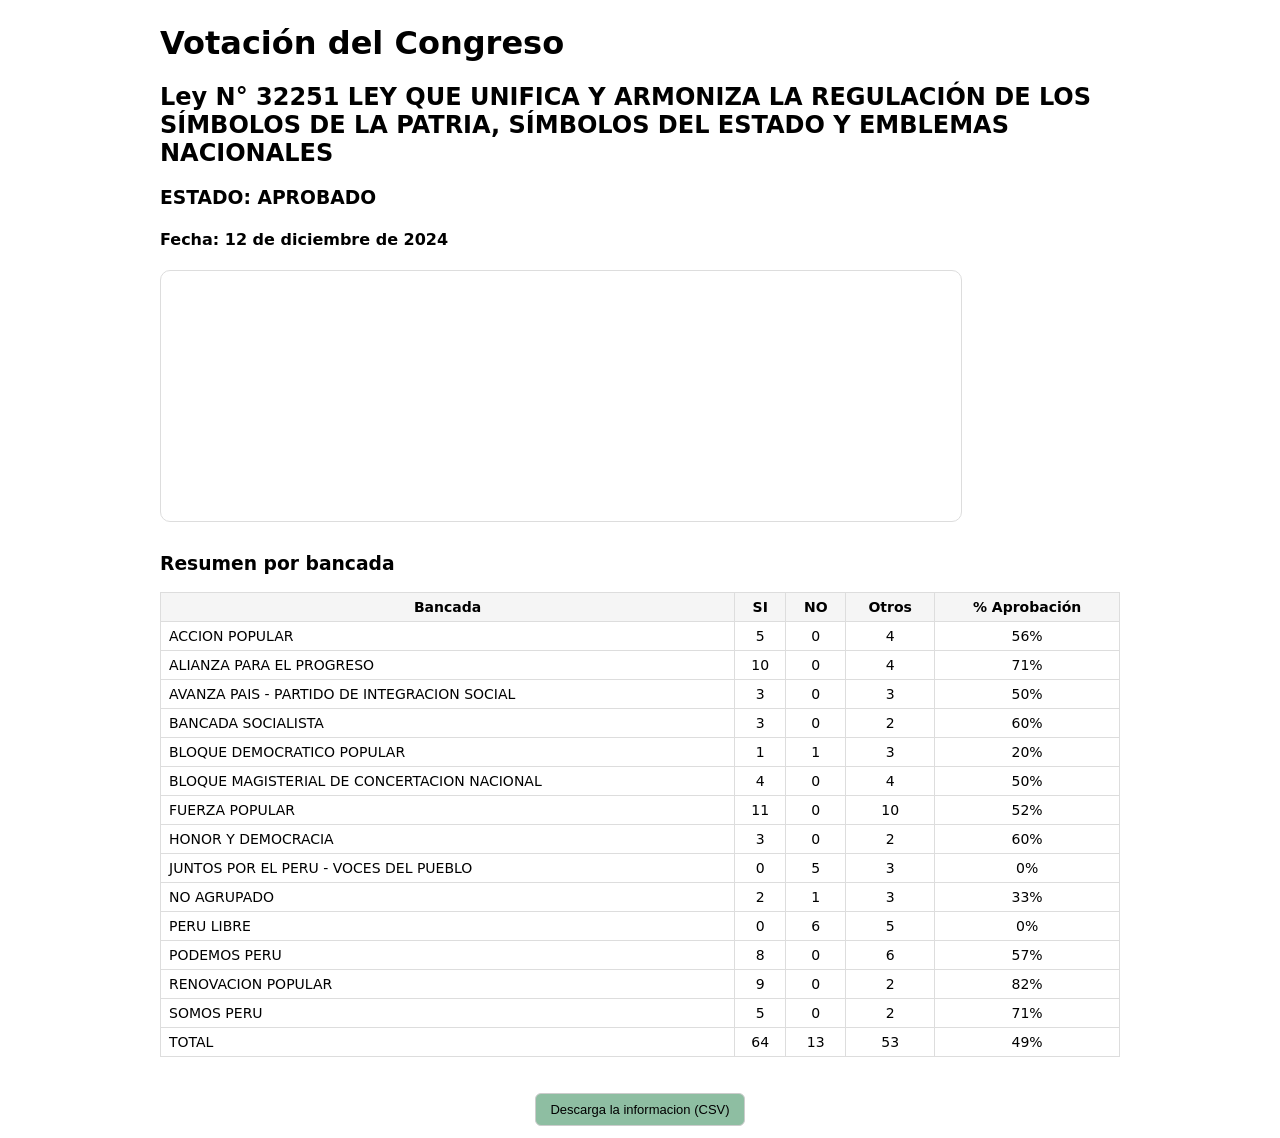
==== frontend/index.html @ 6cef236e "front-end-v0" ====
<!DOCTYPE html>
<html lang="en">
<head>
  <meta charset="UTF-8" />
  <title>Congress Votes</title>
  <link rel="stylesheet" href="./styles.css" />
  <script src="https://d3js.org/d3.v7.min.js"></script>
</head>
<body>
  <main class="container">
    <h1>Votación del Congreso</h1>
    <h2> Ley N° 32251 LEY QUE UNIFICA Y ARMONIZA LA REGULACIÓN DE LOS SÍMBOLOS DE LA PATRIA, SÍMBOLOS DEL ESTADO Y EMBLEMAS NACIONALES </h2>
    <h3>ESTADO: APROBADO</h3>
    <h4> Fecha: 12 de diciembre de 2024</h3>
  
    <svg id="chart" width="800" height="250"></svg>
  
    <div id="legend"></div>
     
    <h3>Resumen por bancada</h3>
    <table id="bancada-table">
      <thead>
        <tr>
          <th>Bancada</th>
          <th>SI</th>
          <th>NO</th>
          <th>Otros</th>
          <th>% Aprobación</th>
        </tr>
      </thead>
      <tbody></tbody>
    </table>
  </main>




  <div class="actions">
    <button id="download-csv">Descarga la informacion (CSV)</button>
  </div>


  <script src="./script.js"></script>
  <script src="./script_table.js"></script>
  <script src="./script_download.js"></script>

</body>
</html>
---- frontend/styles.css ----
body {
  margin: 0;
  font-family: system-ui, -apple-system, Segoe UI, Roboto, sans-serif;
  background: #fff;
}

.container {
  max-width: 960px;
  margin: 24px auto;
  padding: 0 16px;
}

#chart {
  display: block;
  border: 1px solid #ddd;
  border-radius: 10px;
  background: #fff;
}

.seat {
  stroke: #333;
  stroke-width: 0.7;
}

/*LEGEND*/

#legend {
  margin-top: 12px;
  display: grid;
  grid-template-columns: repeat(auto-fill, minmax(240px, 1fr));
  gap: 6px 12px;
  font-size: 13px;
}

.legend-item {
  display: flex;
  align-items: center;
  gap: 8px;
}

.legend-swatch {
  width: 12px;
  height: 12px;
  border-radius: 999px;   /* círculo */
  border: 1px solid #333; /* para que se vea */
  display: inline-block;  /* IMPORTANTÍSIMO */
  flex: 0 0 12px;         /* evita que colapse */
}



/*PARA LA TABLA*/


#bancada-table {
  margin-top: 16px;
  border-collapse: collapse;
  width: 100%;
  font-size: 14px;
}

#bancada-table th,
#bancada-table td {
  border: 1px solid #ddd;
  padding: 6px 8px;
  text-align: center;
}

#bancada-table th {
  background: #f5f5f5;
  font-weight: 600;
}

#bancada-table td:first-child {
  text-align: left;
  font-weight: 500;
}



/*TOOLTIP*/

.tooltip {
  position: absolute;
  pointer-events: none;
  background: rgba(20, 20, 20, 0.95);
  color: #fff;
  padding: 8px 10px;
  border-radius: 8px;
  font-size: 12px;
  line-height: 1.25;
  max-width: 260px;
  box-shadow: 0 8px 24px rgba(0,0,0,0.25);
  opacity: 0;
  transform: translateY(-4px);
}



/*center button*/

.actions {
  display: flex;
  justify-content: center;   /* center | flex-end | flex-start */
}


/*Dowload button*/


#download-csv {
  margin: 12px 0;
  padding: 8px 14px;
  font-size: 13px;
  border-radius: 6px;
  border: 1px solid #ccc;
  background: #177a407c;
  cursor: pointer;
  alignment-baseline: center;

}

#download-csv:hover {
  background: #f5f5f5;
}
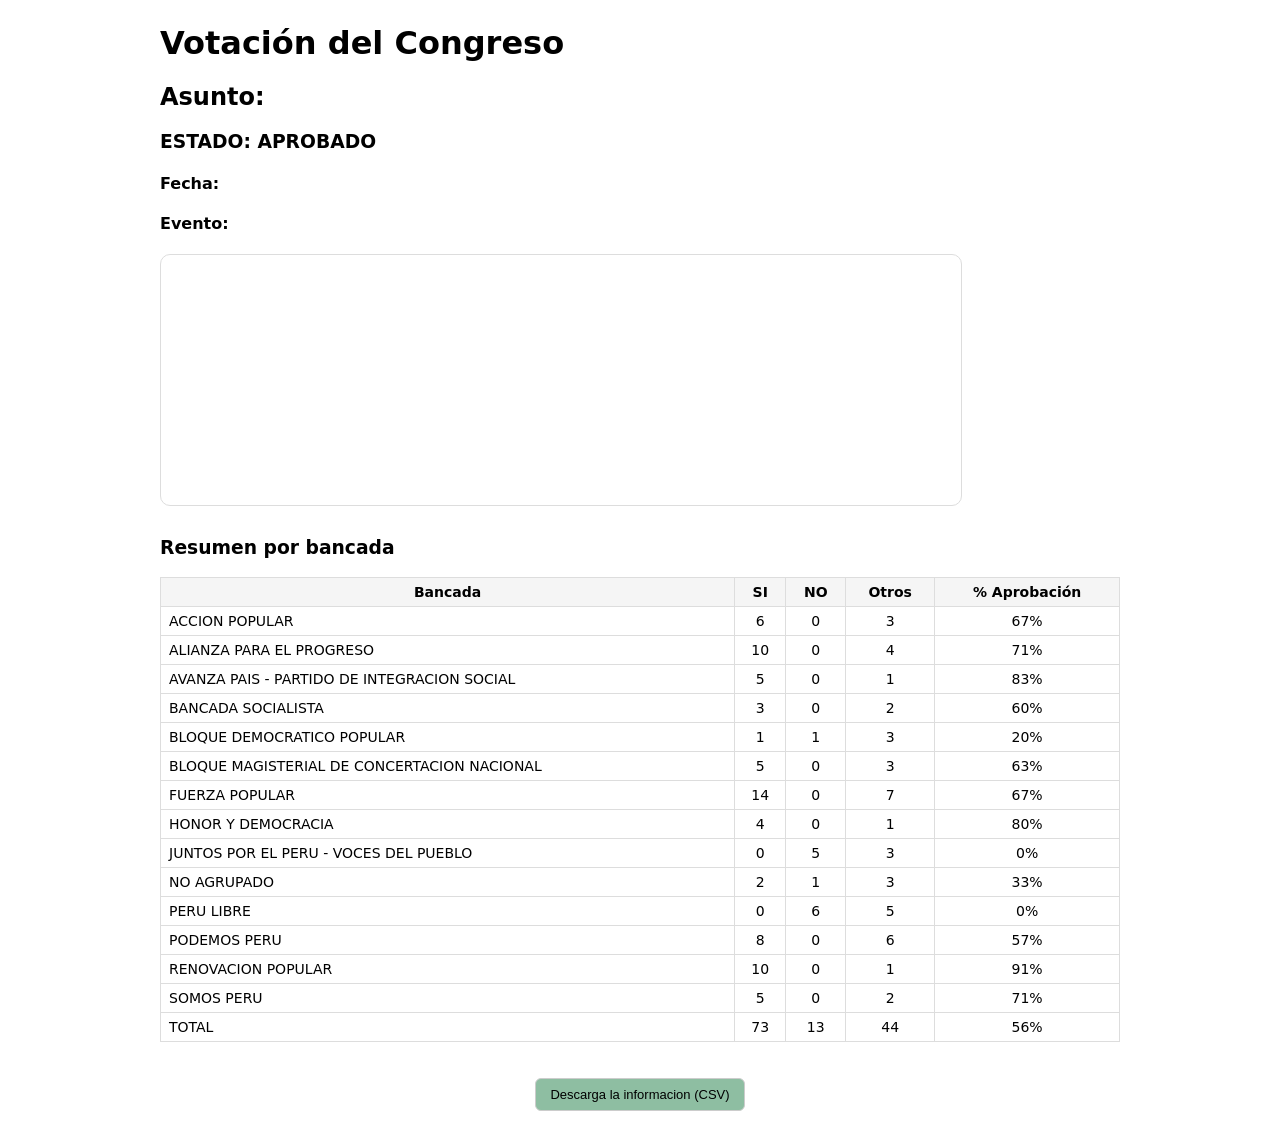
==== commit 058d685b: "Version function v0" ====
--- a/frontend/index.html
+++ b/frontend/index.html
@@ -9,9 +9,10 @@
 <body>
   <main class="container">
     <h1>Votación del Congreso</h1>
-    <h2> Ley N° 32251 LEY QUE UNIFICA Y ARMONIZA LA REGULACIÓN DE LOS SÍMBOLOS DE LA PATRIA, SÍMBOLOS DEL ESTADO Y EMBLEMAS NACIONALES </h2>
+    <h2> Asunto: <span id="titulo"></span></h2>
     <h3>ESTADO: APROBADO</h3>
-    <h4> Fecha: 12 de diciembre de 2024</h3>
+    <h4> Fecha: <span id="fecha"></span></h4>
+    <h4> Evento: <span id="evento"></span></h4>
   
     <svg id="chart" width="800" height="250"></svg>
   
@@ -40,7 +41,8 @@
   </div>
 
 
-  <script src="./script.js"></script>
+  <script src="./script_header.js?v=1"></script>
+  <script src="./script.js?v=2"></script>
   <script src="./script_table.js"></script>
   <script src="./script_download.js"></script>
 
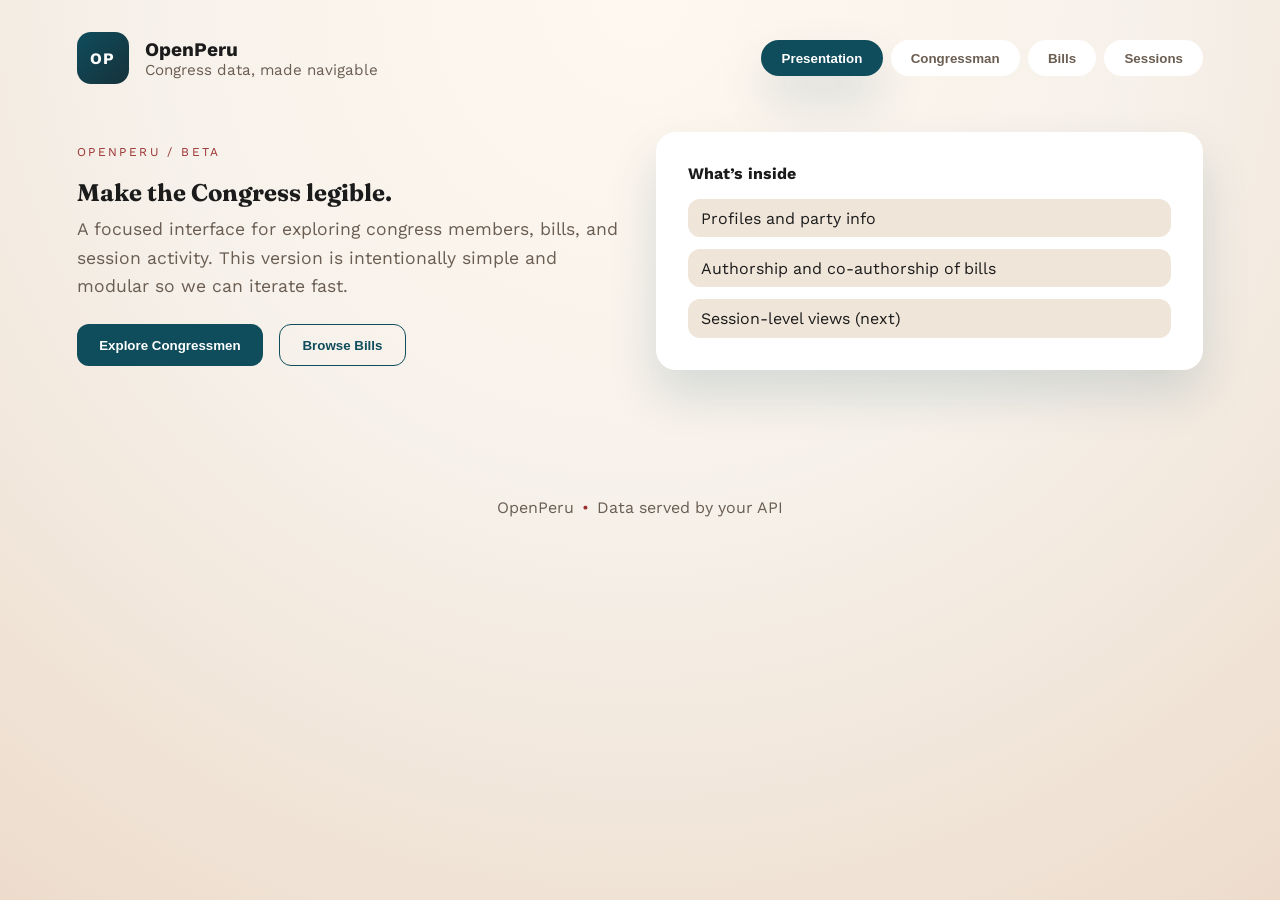
==== commit 0ec48a8c: "web version" ====
--- a/frontend/index.html
+++ b/frontend/index.html
@@ -1,51 +1,140 @@
-<!DOCTYPE html>
+﻿<!DOCTYPE html>
 <html lang="en">
 <head>
   <meta charset="UTF-8" />
-  <title>Congress Votes</title>
+  <meta name="viewport" content="width=device-width, initial-scale=1" />
+  <title>OpenPeru</title>
   <link rel="stylesheet" href="./styles.css" />
-  <script src="https://d3js.org/d3.v7.min.js"></script>
 </head>
 <body>
+  <header class="site-header">
+    <div class="brand">
+      <div class="brand-mark">OP</div>
+      <div class="brand-text">
+        <div class="brand-title">OpenPeru</div>
+        <div class="brand-subtitle">Congress data, made navigable</div>
+      </div>
+    </div>
+    <nav class="tabs" aria-label="Primary">
+      <button class="tab active" data-tab="splash" type="button">Presentation</button>
+      <button class="tab" data-tab="congressman" type="button">Congressman</button>
+      <button class="tab" data-tab="bills" type="button">Bills</button>
+      <button class="tab" data-tab="sessions" type="button">Sessions</button>
+    </nav>
+  </header>
+
   <main class="container">
-    <h1>Votación del Congreso</h1>
-    <h2> Asunto: <span id="titulo"></span></h2>
-    <h3>ESTADO: APROBADO</h3>
-    <h4> Fecha: <span id="fecha"></span></h4>
-    <h4> Evento: <span id="evento"></span></h4>
-  
-    <svg id="chart" width="800" height="250"></svg>
-  
-    <div id="legend"></div>
-     
-    <h3>Resumen por bancada</h3>
-    <table id="bancada-table">
-      <thead>
-        <tr>
-          <th>Bancada</th>
-          <th>SI</th>
-          <th>NO</th>
-          <th>Otros</th>
-          <th>% Aprobación</th>
-        </tr>
-      </thead>
-      <tbody></tbody>
-    </table>
+    <section id="tab-splash" class="tab-panel active" role="tabpanel">
+      <div class="splash">
+        <div class="splash-text">
+          <p class="eyebrow">OpenPeru / Beta</p>
+          <h1>Make the Congress legible.</h1>
+          <p class="lead">
+            A focused interface for exploring congress members, bills, and session activity.
+            This version is intentionally simple and modular so we can iterate fast.
+          </p>
+          <div class="splash-actions">
+            <button class="primary" data-tab-jump="congressman" type="button">Explore Congressmen</button>
+            <button class="ghost" data-tab-jump="bills" type="button">Browse Bills</button>
+          </div>
+        </div>
+        <div class="splash-card">
+          <div class="card-title">What’s inside</div>
+          <ul class="card-list">
+            <li>Profiles and party info</li>
+            <li>Authorship and co-authorship of bills</li>
+            <li>Session-level views (next)</li>
+          </ul>
+        </div>
+      </div>
+    </section>
+
+    <section id="tab-congressman" class="tab-panel" role="tabpanel">
+      <div class="panel-header">
+        <div>
+          <h2>Congressman</h2>
+          <p>Select a congressman to view profile and authored bills.</p>
+        </div>
+        <div class="api-pill">API: <span id="api-base">/api</span></div>
+      </div>
+
+      <div class="panel">
+        <div class="field">
+          <label for="congressman-select">Select congressman</label>
+          <div class="input-row">
+            <select id="congressman-select"></select>
+            <button id="congressman-go" type="button">Load</button>
+          </div>
+          <div id="api-status" class="api-status"></div>
+        </div>
+
+        <div class="details-grid">
+          <div class="details-card" id="congressman-details">
+            <div class="empty-state">Select a congressman to see details.</div>
+          </div>
+          <div class="photo-card" id="congressman-photo">
+            <div class="photo-frame">
+              <img id="photo-img" alt="" />
+              <div class="photo-fallback">Photo</div>
+            </div>
+          </div>
+        </div>
+
+        <div class="bills-section">
+          <div class="section-title">Bills (author or co-author)</div>
+          <div id="bills-table" class="table-wrap">
+            <div class="empty-state">Select a congressman to list their bills.</div>
+          </div>
+        </div>
+      </div>
+    </section>
+
+    <section id="tab-bills" class="tab-panel" role="tabpanel">
+      <div class="panel">
+        <h2>Bills</h2>
+        <p>Select a law to see its summary and legislative steps.</p>
+
+        <div class="field">
+          <label for="bill-search">Search law (ley)</label>
+          <div class="input-row autocomplete">
+            <input id="bill-search" type="text" placeholder="Type a law name or number" autocomplete="off" />
+            <button id="bill-go" type="button">Load</button>
+            <div id="bill-suggest" class="suggestions" role="listbox"></div>
+          </div>
+          <div id="bill-status" class="api-status"></div>
+        </div>
+
+        <div class="summary-card">
+          <div class="summary-title">Summary</div>
+          <p id="bill-summary" class="summary-text">
+            Lorem ipsum dolor sit amet, consectetur adipiscing elit. Sed do eiusmod tempor incididunt
+            ut labore et dolore magna aliqua.
+          </p>
+        </div>
+
+        <div class="steps-section">
+          <div class="section-title">Steps</div>
+          <div id="bill-steps" class="timeline">
+            <div class="empty-state">Select a law to see its steps.</div>
+          </div>
+        </div>
+      </div>
+    </section>
+
+    <section id="tab-sessions" class="tab-panel" role="tabpanel">
+      <div class="panel">
+        <h2>Sessions</h2>
+        <p>This tab is ready for the next iteration.</p>
+      </div>
+    </section>
   </main>
 
+  <footer class="site-footer">
+    <span>OpenPeru</span>
+    <span class="dot">•</span>
+    <span>Data served by your API</span>
+  </footer>
 
-
-
-  <div class="actions">
-    <button id="download-csv">Descarga la informacion (CSV)</button>
-  </div>
-
-
-  <script src="./script_header.js?v=1"></script>
-  <script src="./script.js?v=2"></script>
-  <script src="./script_table.js"></script>
-  <script src="./script_download.js"></script>
-
+  <script src="./app.js"></script>
 </body>
 </html>
-
--- a/frontend/styles.css
+++ b/frontend/styles.css
@@ -1,125 +1,484 @@
+﻿@import url('https://fonts.googleapis.com/css2?family=Fraunces:wght@400;600;700&family=Work+Sans:wght@300;400;500;600&display=swap');
+
+:root {
+  --bg: #f6f1ea;
+  --bg-alt: #efe5d9;
+  --ink: #1b1b1b;
+  --muted: #6a5d52;
+  --accent: #0f4c5c;
+  --accent-2: #9a2f2f;
+  --card: #ffffff;
+  --line: rgba(27, 27, 27, 0.12);
+  --shadow: 0 24px 48px rgba(15, 76, 92, 0.15);
+}
+
+* {
+  box-sizing: border-box;
+}
+
 body {
   margin: 0;
-  font-family: system-ui, -apple-system, Segoe UI, Roboto, sans-serif;
+  font-family: "Work Sans", sans-serif;
+  color: var(--ink);
+  background: radial-gradient(circle at top, #fff8f0 0%, var(--bg) 45%, #eddccc 100%);
+  min-height: 100vh;
+}
+
+h1, h2, h3 {
+  font-family: "Fraunces", serif;
+  margin: 0 0 0.5rem 0;
+}
+
+p {
+  margin: 0.5rem 0;
+  color: var(--muted);
+  line-height: 1.6;
+}
+
+.site-header {
+  display: flex;
+  flex-wrap: wrap;
+  align-items: center;
+  justify-content: space-between;
+  gap: 1.5rem;
+  padding: 2rem 6vw 1rem;
+}
+
+.brand {
+  display: flex;
+  align-items: center;
+  gap: 1rem;
+}
+
+.brand-mark {
+  width: 52px;
+  height: 52px;
+  border-radius: 14px;
+  background: linear-gradient(135deg, var(--accent) 0%, #16323b 100%);
+  color: #fff;
+  display: grid;
+  place-items: center;
+  font-weight: 700;
+  letter-spacing: 0.08em;
+}
+
+.brand-title {
+  font-weight: 700;
+  font-size: 1.2rem;
+}
+
+.brand-subtitle {
+  color: var(--muted);
+  font-size: 0.95rem;
+}
+
+.tabs {
+  display: flex;
+  gap: 0.5rem;
+  flex-wrap: wrap;
+}
+
+.tab {
+  border: 1px solid transparent;
+  border-radius: 999px;
+  padding: 0.6rem 1.2rem;
   background: #fff;
+  color: var(--muted);
+  font-weight: 600;
+  cursor: pointer;
+  transition: all 0.2s ease;
+}
+
+.tab.active {
+  background: var(--accent);
+  color: #fff;
+  box-shadow: var(--shadow);
 }
 
 .container {
-  max-width: 960px;
-  margin: 24px auto;
-  padding: 0 16px;
-}
-
-#chart {
+  padding: 0 6vw 3rem;
+}
+
+.tab-panel {
+  display: none;
+  animation: fadeIn 0.35s ease;
+}
+
+.tab-panel.active {
   display: block;
-  border: 1px solid #ddd;
-  border-radius: 10px;
+}
+
+.splash {
+  display: grid;
+  grid-template-columns: repeat(auto-fit, minmax(280px, 1fr));
+  gap: 2rem;
+  align-items: center;
+  padding: 2rem 0 3rem;
+}
+
+.eyebrow {
+  text-transform: uppercase;
+  letter-spacing: 0.2em;
+  font-size: 0.75rem;
+  margin-bottom: 1rem;
+  color: var(--accent-2);
+}
+
+.lead {
+  font-size: 1.1rem;
+}
+
+.splash-actions {
+  display: flex;
+  gap: 1rem;
+  flex-wrap: wrap;
+  margin-top: 1.5rem;
+}
+
+.primary, .ghost {
+  border: none;
+  padding: 0.8rem 1.4rem;
+  border-radius: 12px;
+  font-weight: 600;
+  cursor: pointer;
+}
+
+.primary {
+  background: var(--accent);
+  color: #fff;
+}
+
+.ghost {
+  background: transparent;
+  border: 1px solid var(--accent);
+  color: var(--accent);
+}
+
+.splash-card {
+  background: var(--card);
+  padding: 2rem;
+  border-radius: 20px;
+  box-shadow: var(--shadow);
+}
+
+.card-title {
+  font-weight: 700;
+  margin-bottom: 1rem;
+}
+
+.card-list {
+  list-style: none;
+  padding: 0;
+  margin: 0;
+  display: grid;
+  gap: 0.75rem;
+}
+
+.card-list li {
+  padding: 0.6rem 0.8rem;
+  border-radius: 12px;
+  background: var(--bg-alt);
+}
+
+.panel {
+  background: var(--card);
+  padding: 2rem;
+  border-radius: 24px;
+  box-shadow: var(--shadow);
+}
+
+.panel-header {
+  display: flex;
+  flex-wrap: wrap;
+  justify-content: space-between;
+  align-items: center;
+  margin-bottom: 1.5rem;
+}
+
+.api-pill {
+  padding: 0.4rem 0.8rem;
+  background: var(--bg-alt);
+  border-radius: 999px;
+  font-size: 0.85rem;
+}
+
+.field label {
+  display: block;
+  font-weight: 600;
+  margin-bottom: 0.5rem;
+}
+
+.input-row {
+  display: flex;
+  gap: 0.75rem;
+  flex-wrap: wrap;
+}
+
+.input-row input,
+.input-row select {
+  flex: 1 1 260px;
+  padding: 0.75rem 1rem;
+  border-radius: 12px;
+  border: 1px solid var(--line);
+  font-size: 1rem;
   background: #fff;
 }
 
-.seat {
-  stroke: #333;
-  stroke-width: 0.7;
-}
-
-/*LEGEND*/
-
-#legend {
-  margin-top: 12px;
-  display: grid;
-  grid-template-columns: repeat(auto-fill, minmax(240px, 1fr));
-  gap: 6px 12px;
-  font-size: 13px;
-}
-
-.legend-item {
-  display: flex;
-  align-items: center;
-  gap: 8px;
-}
-
-.legend-swatch {
-  width: 12px;
-  height: 12px;
-  border-radius: 999px;   /* círculo */
-  border: 1px solid #333; /* para que se vea */
-  display: inline-block;  /* IMPORTANTÍSIMO */
-  flex: 0 0 12px;         /* evita que colapse */
-}
-
-
-
-/*PARA LA TABLA*/
-
-
-#bancada-table {
-  margin-top: 16px;
+.autocomplete {
+  position: relative;
+  align-items: stretch;
+}
+
+.suggestions {
+  position: absolute;
+  top: calc(100% + 6px);
+  left: 0;
+  right: 110px;
+  background: #fff;
+  border: 1px solid var(--line);
+  border-radius: 12px;
+  box-shadow: var(--shadow);
+  max-height: 240px;
+  overflow-y: auto;
+  display: none;
+  z-index: 5;
+}
+
+.suggestions.open {
+  display: block;
+}
+
+.suggestion-item {
+  padding: 0.65rem 0.9rem;
+  cursor: pointer;
+  border-bottom: 1px solid rgba(27, 27, 27, 0.08);
+}
+
+.suggestion-item:last-child {
+  border-bottom: none;
+}
+
+.suggestion-item:hover,
+.suggestion-item.active {
+  background: var(--bg-alt);
+}
+
+.input-row button {
+  padding: 0.75rem 1.2rem;
+  border: none;
+  border-radius: 12px;
+  background: var(--accent-2);
+  color: #fff;
+  font-weight: 600;
+  cursor: pointer;
+}
+
+.details-grid {
+  display: grid;
+  grid-template-columns: repeat(auto-fit, minmax(240px, 1fr));
+  gap: 1.5rem;
+  margin: 2rem 0;
+}
+
+.details-card {
+  background: var(--bg-alt);
+  padding: 1.5rem;
+  border-radius: 18px;
+  min-height: 220px;
+}
+
+.detail-line {
+  display: flex;
+  justify-content: space-between;
+  padding: 0.6rem 0;
+  border-bottom: 1px solid rgba(27, 27, 27, 0.08);
+  gap: 1rem;
+}
+
+.detail-line:last-child {
+  border-bottom: none;
+}
+
+.detail-label {
+  color: var(--muted);
+  font-size: 0.9rem;
+}
+
+.photo-card {
+  display: grid;
+  place-items: center;
+  background: var(--bg-alt);
+  border-radius: 18px;
+  padding: 1.5rem;
+  min-height: 220px;
+}
+
+.photo-frame {
+  position: relative;
+  width: 100%;
+  max-width: 260px;
+  aspect-ratio: 3 / 4;
+  border-radius: 18px;
+  overflow: hidden;
+  background: #d9c8b7;
+  display: grid;
+  place-items: center;
+}
+
+.photo-frame img {
+  width: 100%;
+  height: 100%;
+  object-fit: cover;
+  display: none;
+}
+
+.photo-frame img.visible {
+  display: block;
+}
+
+.photo-fallback {
+  font-weight: 600;
+  color: rgba(27, 27, 27, 0.5);
+}
+
+.bills-section {
+  margin-top: 2rem;
+}
+
+.section-title {
+  font-weight: 700;
+  margin-bottom: 0.75rem;
+}
+
+.table-wrap {
+  border-radius: 16px;
+  border: 1px solid var(--line);
+  overflow: hidden;
+}
+
+.table-wrap table {
+  width: 100%;
   border-collapse: collapse;
-  width: 100%;
-  font-size: 14px;
-}
-
-#bancada-table th,
-#bancada-table td {
-  border: 1px solid #ddd;
-  padding: 6px 8px;
+  font-size: 0.95rem;
+}
+
+.table-wrap th,
+.table-wrap td {
+  padding: 0.75rem 1rem;
+  border-bottom: 1px solid var(--line);
+  text-align: left;
+}
+
+.table-wrap th {
+  background: var(--bg-alt);
+}
+
+.table-wrap tr:last-child td {
+  border-bottom: none;
+}
+
+.empty-state {
+  padding: 2rem;
   text-align: center;
-}
-
-#bancada-table th {
-  background: #f5f5f5;
-  font-weight: 600;
-}
-
-#bancada-table td:first-child {
-  text-align: left;
-  font-weight: 500;
-}
-
-
-
-/*TOOLTIP*/
-
-.tooltip {
+  color: var(--muted);
+}
+
+.api-status {
+  margin-top: 0.5rem;
+  font-size: 0.9rem;
+  color: var(--accent-2);
+}
+
+.summary-card {
+  margin-top: 1.5rem;
+  padding: 1.5rem;
+  border-radius: 18px;
+  background: var(--bg-alt);
+}
+
+.summary-title {
+  font-weight: 700;
+  margin-bottom: 0.5rem;
+}
+
+.summary-text {
+  margin: 0;
+}
+
+.steps-section {
+  margin-top: 2rem;
+}
+
+.timeline {
+  position: relative;
+  padding-left: 1.5rem;
+  display: grid;
+  gap: 1.2rem;
+}
+
+.timeline::before {
+  content: "";
   position: absolute;
-  pointer-events: none;
-  background: rgba(20, 20, 20, 0.95);
-  color: #fff;
-  padding: 8px 10px;
-  border-radius: 8px;
-  font-size: 12px;
-  line-height: 1.25;
-  max-width: 260px;
-  box-shadow: 0 8px 24px rgba(0,0,0,0.25);
-  opacity: 0;
-  transform: translateY(-4px);
-}
-
-
-
-/*center button*/
-
-.actions {
-  display: flex;
-  justify-content: center;   /* center | flex-end | flex-start */
-}
-
-
-/*Dowload button*/
-
-
-#download-csv {
-  margin: 12px 0;
-  padding: 8px 14px;
-  font-size: 13px;
-  border-radius: 6px;
-  border: 1px solid #ccc;
-  background: #177a407c;
-  cursor: pointer;
-  alignment-baseline: center;
-
-}
-
-#download-csv:hover {
-  background: #f5f5f5;
-}+  left: 0.5rem;
+  top: 0.4rem;
+  bottom: 0.4rem;
+  width: 2px;
+  background: var(--line);
+}
+
+.timeline-item {
+  position: relative;
+  padding-left: 1.2rem;
+}
+
+.timeline-item::before {
+  content: "";
+  position: absolute;
+  left: -0.1rem;
+  top: 0.35rem;
+  width: 10px;
+  height: 10px;
+  border-radius: 50%;
+  background: var(--accent);
+}
+
+.timeline-title {
+  font-weight: 600;
+}
+
+.timeline-meta {
+  font-size: 0.9rem;
+  color: var(--muted);
+}
+
+.site-footer {
+  display: flex;
+  gap: 0.5rem;
+  justify-content: center;
+  padding: 2rem 1rem 3rem;
+  color: var(--muted);
+}
+
+.site-footer .dot {
+  color: var(--accent-2);
+}
+
+@keyframes fadeIn {
+  from { opacity: 0; transform: translateY(8px); }
+  to { opacity: 1; transform: translateY(0); }
+}
+
+@media (max-width: 720px) {
+  .site-header {
+    padding: 1.5rem 6vw 0.5rem;
+  }
+
+  .tab {
+    width: 100%;
+    justify-content: center;
+  }
+
+  .panel {
+    padding: 1.5rem;
+  }
+}
